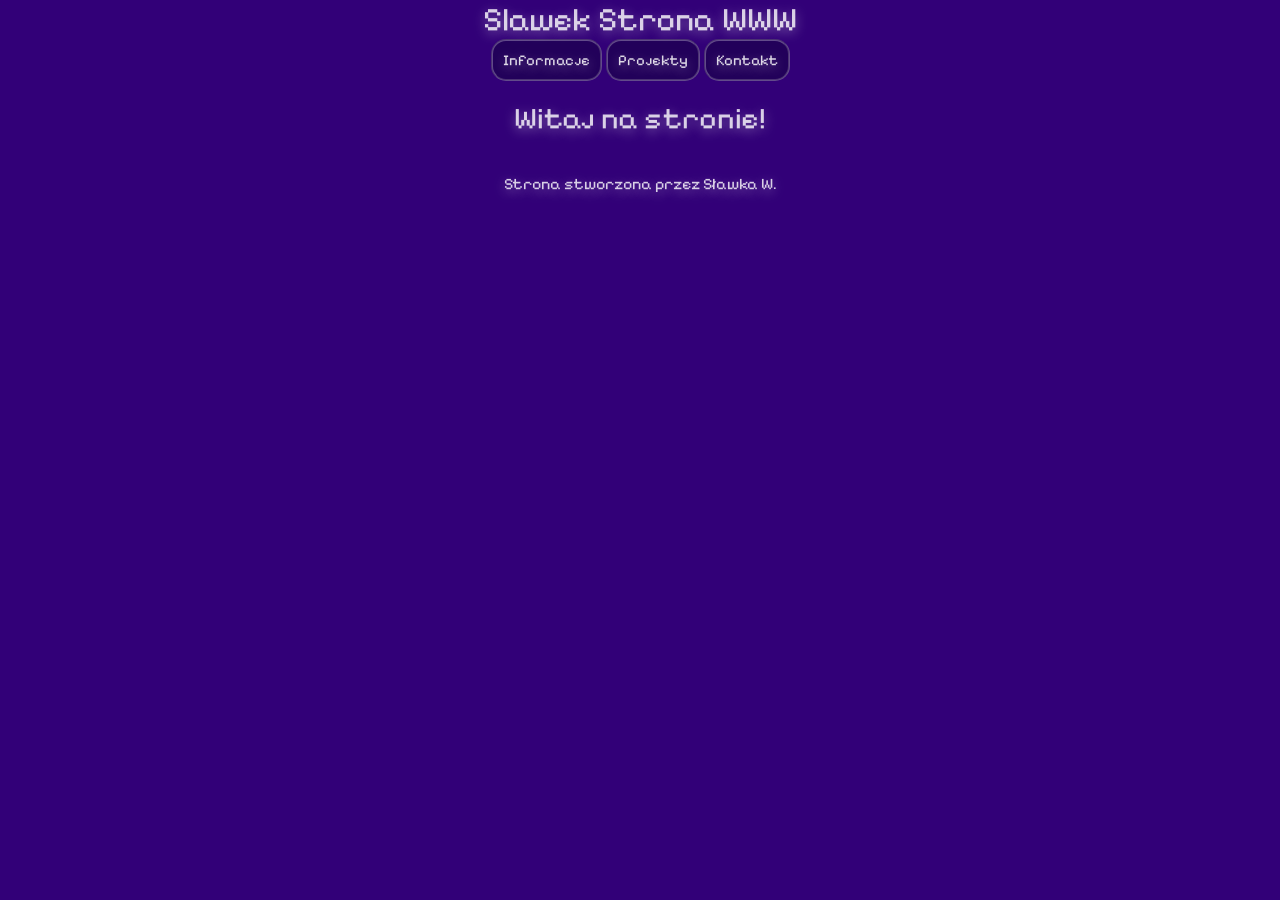
==== index.html @ 9559067d "Add files via upload" ====
<!DOCTYPE html>
<html lang="en">
<head>
    <link rel="stylesheet" href="style.css">
    <meta charset="UTF-8">
    <meta name="viewport" content="width=device-width, initial-scale=1.0">
    <link rel="preconnect" href="https://fonts.googleapis.com">
    <link rel="preconnect" href="https://fonts.gstatic.com" crossorigin>
    <link href="https://fonts.googleapis.com/css2?family=Pixelify+Sans:wght@400..700&display=swap" rel="stylesheet">
    <title>Slawek WWW</title>
</head>
<body>
    <div class="up">
        <h2>Slawek Strona WWW</h2>
        <a href="info.html"><button>Informacje</button></a>
        <a href="projekty.html"><button>Projekty</button></a>
        <a href="kontakt.html"><button>Kontakt</button></a>


    </div>
    <br>
    <h3>Witaj na stronie!</h3>
    <br><br>
    <footer style="text-align: center;">Strona stworzona przez Sławka W.</footer>
</body>
</html>
---- style.css ----
*{
    margin: 0px;
    font-family: 'Pixelify Sans', sans-serif;
    background-color: rgb(50, 0, 120);
    color: rgba(255, 255, 255, 0.804);
    text-shadow: 0px 3px 12px rgba(255, 255, 255, 0.4);
    font-weight: lighter;
}

.up {
    text-align: center;
    font-size: 22px;
}

button {
    padding: 10px;
    font-size: 15px;
    border-style: groove;
    border-color: rgba(255, 255, 255, 0.292);
    border-radius: 15px;
    color: rgba(255, 255, 255, 0.845);
    background-color: rgba(20, 0, 64, 0.521);
    font-weight: lighter;
}

button:hover{
    padding: 12px;
    box-shadow: 0px 4px 15px rgba(255, 255, 255, 0.4);
    transition: all ease 0.3s;
    cursor: pointer;
    background-color: rgba(193, 193, 193, 0.466);
}

h3 {
    text-align: center;
    font-size: 30px;
}

h2{
    text-align: center;
}

h4{
    text-align: center;
}

img:hover{
    border-style: groove;
    border-width: 2px;
    border-radius: 10px;
    transition: all ease 0.3s;
}
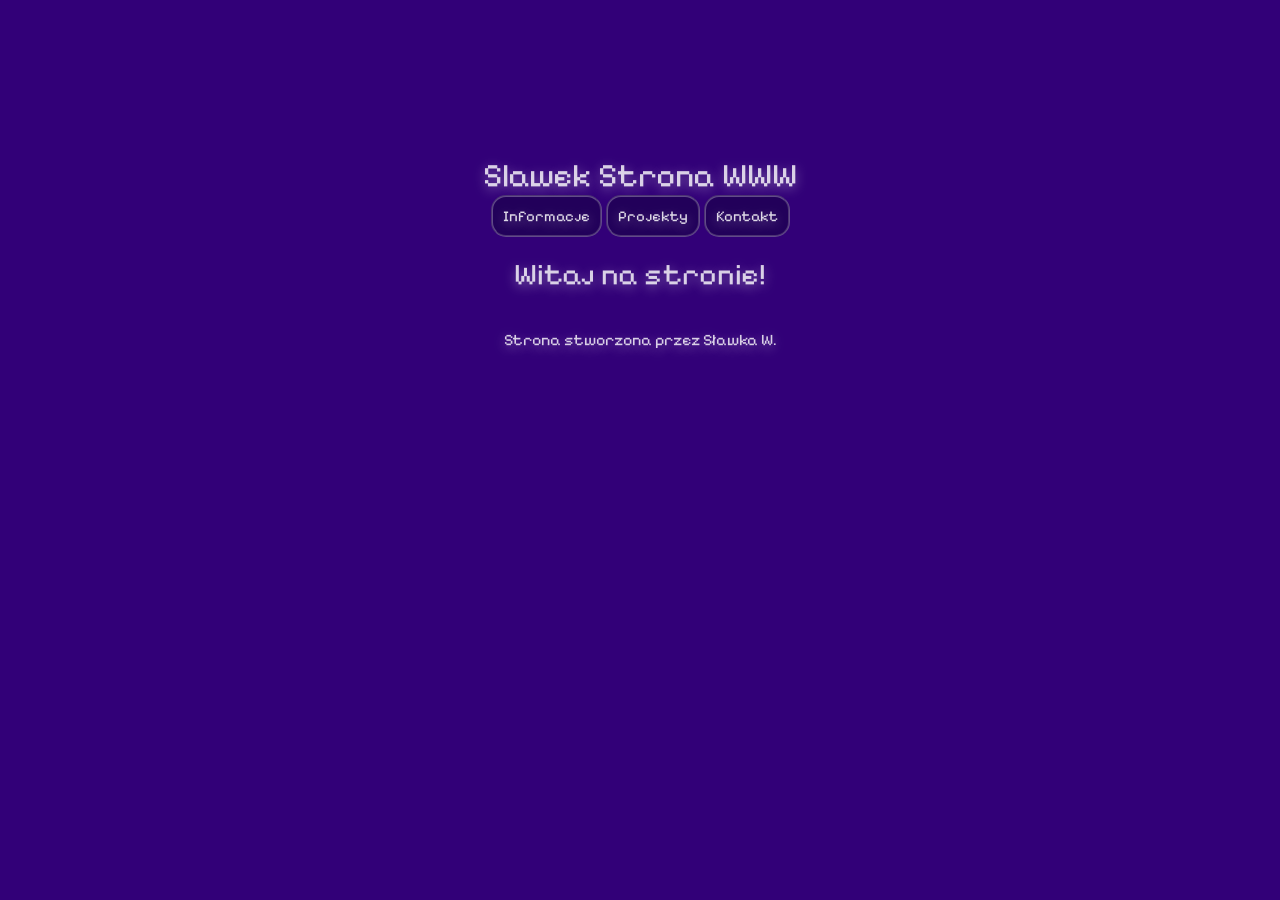
==== commit d3356116: "Fix HTML structure and add spacing" ====
--- a/index.html
+++ b/index.html
@@ -11,6 +11,7 @@
 </head>
 <body>
     <div class="up">
+        <br><br><br><br><br><br>
         <h2>Slawek Strona WWW</h2>
         <a href="info.html"><button>Informacje</button></a>
         <a href="projekty.html"><button>Projekty</button></a>
@@ -23,4 +24,4 @@
     <br><br>
     <footer style="text-align: center;">Strona stworzona przez Sławka W.</footer>
 </body>
-</html>+</html>
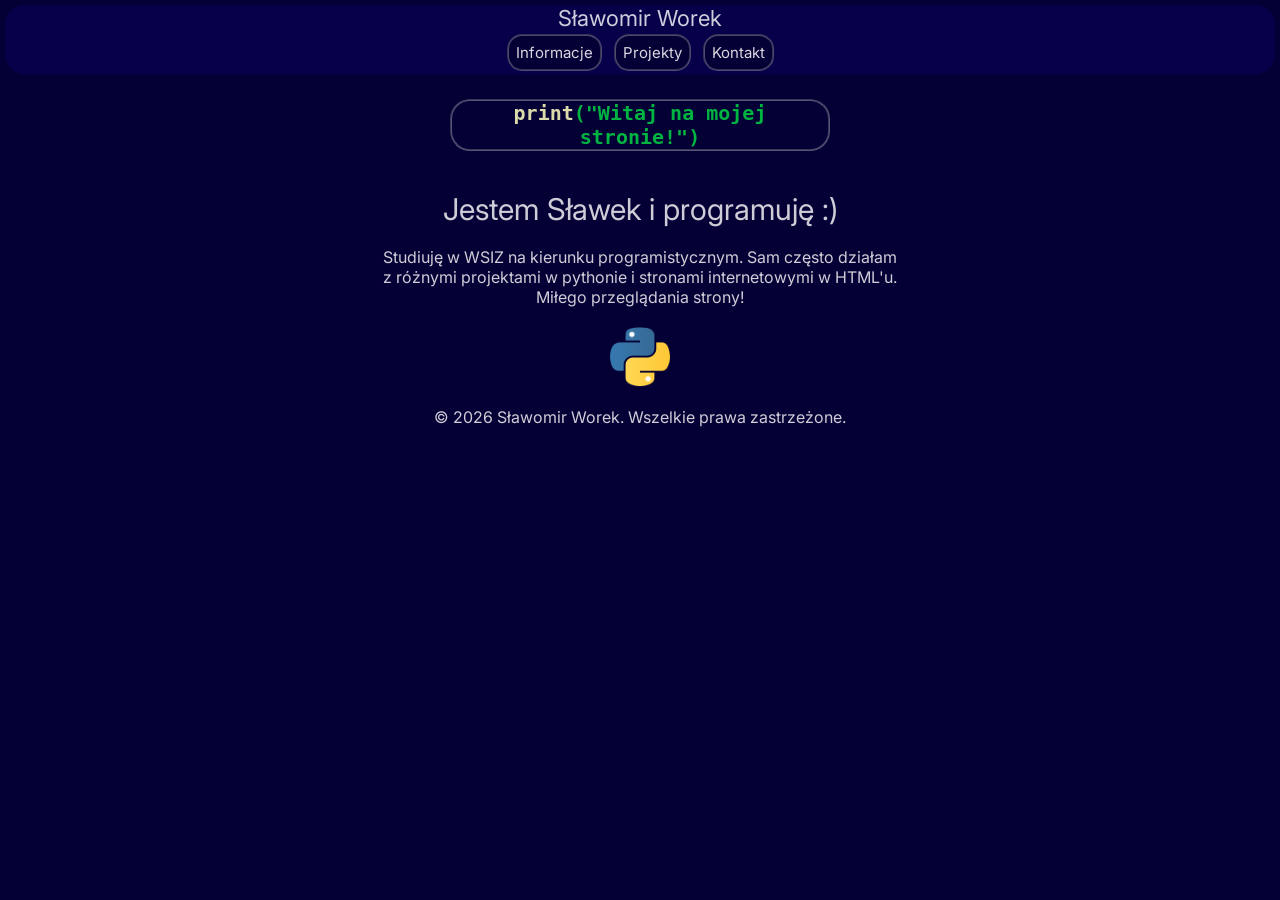
==== commit 3669d40c: "Add files via upload" ====
--- a/index.html
+++ b/index.html
@@ -1,27 +1,39 @@
 <!DOCTYPE html>
-<html lang="en">
+<html lang="pl">
 <head>
     <link rel="stylesheet" href="style.css">
     <meta charset="UTF-8">
     <meta name="viewport" content="width=device-width, initial-scale=1.0">
     <link rel="preconnect" href="https://fonts.googleapis.com">
     <link rel="preconnect" href="https://fonts.gstatic.com" crossorigin>
-    <link href="https://fonts.googleapis.com/css2?family=Pixelify+Sans:wght@400..700&display=swap" rel="stylesheet">
+    <link href="https://fonts.googleapis.com/css2?family=Inter:ital,opsz,wght@0,14..32,100..900;1,14..32,100..900&display=swap" rel="stylesheet">
     <title>Slawek WWW</title>
 </head>
 <body>
     <div class="up">
-        <br><br><br><br><br><br>
-        <h2>Slawek Strona WWW</h2>
+        Sławomir Worek
+        <br>
         <a href="info.html"><button>Informacje</button></a>
         <a href="projekty.html"><button>Projekty</button></a>
         <a href="kontakt.html"><button>Kontakt</button></a>
-
+        
 
     </div>
     <br>
-    <h3>Witaj na stronie!</h3>
-    <br><br>
-    <footer style="text-align: center;">Strona stworzona przez Sławka W.</footer>
+    <div class="kod">
+        <span class="py-builtin">print</span><span class="py-string">("Witaj na mojej stronie!")</span>
+    </div>
+    <br>
+    <br>
+    <h3>Jestem Sławek i programuję :)</h3>
+    <br>
+    <h4 style="font-weight: lighter;">Studiuję w WSIZ na kierunku programistycznym. Sam często działam<br>
+        z różnymi projektami w pythonie i stronami internetowymi w HTML'u.<br>
+        Miłego przeglądania strony!
+    </h4>
+    <br>
+    <img src="ikona.webp" alt="logo python">
+    <br>
+    <footer style="text-align: center;font-weight: lighter;">&copy; 2026 Sławomir Worek. Wszelkie prawa zastrzeżone.</footer>
 </body>
-</html>
+</html>
--- a/style.css
+++ b/style.css
@@ -1,32 +1,38 @@
 *{
     margin: 0px;
-    font-family: 'Pixelify Sans', sans-serif;
-    background-color: rgb(50, 0, 120);
+    font-family: Inter;
+    background-color: rgb(4, 0, 53);
     color: rgba(255, 255, 255, 0.804);
-    text-shadow: 0px 3px 12px rgba(255, 255, 255, 0.4);
+    font-weight: bold;
+}
+
+.up {
+    margin: 5px;
+    text-align: center;
+    font-size: 22px;
+    background-color: rgba(18, 0, 158, 0.199);
+    border-radius: 20px;
     font-weight: lighter;
 }
 
-.up {
-    text-align: center;
-    font-size: 22px;
-}
-
 button {
-    padding: 10px;
+    margin: 3px;
+    padding: 7px;
     font-size: 15px;
     border-style: groove;
     border-color: rgba(255, 255, 255, 0.292);
     border-radius: 15px;
     color: rgba(255, 255, 255, 0.845);
-    background-color: rgba(20, 0, 64, 0.521);
     font-weight: lighter;
+    transition: all ease 0.3s;
+}
+
+a{
+    background-color: rgba(255, 255, 255, 0);
 }
 
 button:hover{
-    padding: 12px;
     box-shadow: 0px 4px 15px rgba(255, 255, 255, 0.4);
-    transition: all ease 0.3s;
     cursor: pointer;
     background-color: rgba(193, 193, 193, 0.466);
 }
@@ -34,6 +40,7 @@
 h3 {
     text-align: center;
     font-size: 30px;
+    font-weight: lighter;
 }
 
 h2{
@@ -44,9 +51,33 @@
     text-align: center;
 }
 
+img{
+    width: 60px;
+    display: block;
+    margin: 0 auto;
+    transition: all 0.4s ease;
+    background-color: rgba(240, 248, 255, 0);
+}
+
 img:hover{
+    width: 70px;
+    transform: rotate(360deg);
+}
+
+.py-builtin { color: #dcdcaa;}
+.py-string  { color: #00b442;}
+
+span {
+    font-family: monospace;
+    font-size: 20px;
+}
+
+.kod {
+    margin-left: 450px;
+    margin-right: 450px;
+    text-align: center;
     border-style: groove;
+    border-radius: 20px; 
     border-width: 2px;
-    border-radius: 10px;
-    transition: all ease 0.3s;
+    border-color: rgba(243, 243, 247, 0.345);
 }
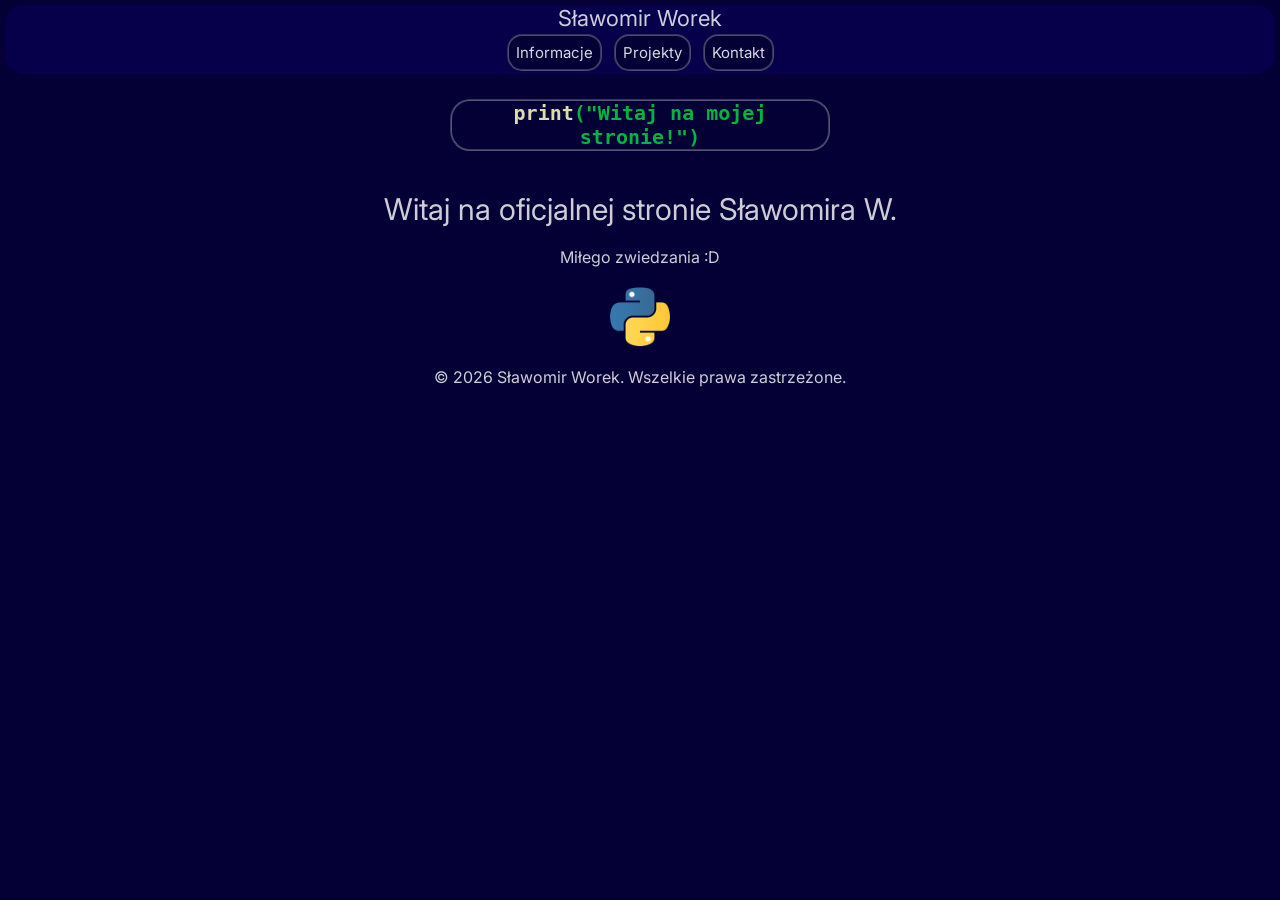
==== commit 22e7ae83: "Add files via upload" ====
--- a/index.html
+++ b/index.html
@@ -25,11 +25,9 @@
     </div>
     <br>
     <br>
-    <h3>Jestem Sławek i programuję :)</h3>
+    <h3>Witaj na oficjalnej stronie Sławomira W.</h3>
     <br>
-    <h4 style="font-weight: lighter;">Studiuję w WSIZ na kierunku programistycznym. Sam często działam<br>
-        z różnymi projektami w pythonie i stronami internetowymi w HTML'u.<br>
-        Miłego przeglądania strony!
+    <h4 style="font-weight: lighter;">Miłego zwiedzania :D
     </h4>
     <br>
     <img src="ikona.webp" alt="logo python">
--- a/style.css
+++ b/style.css
@@ -29,6 +29,16 @@
 
 a{
     background-color: rgba(255, 255, 255, 0);
+    text-decoration: none;
+}
+
+a:hover{
+    color:blue;
+    font-size: 20px;
+}
+
+.social {
+    text-align: center;
 }
 
 button:hover{
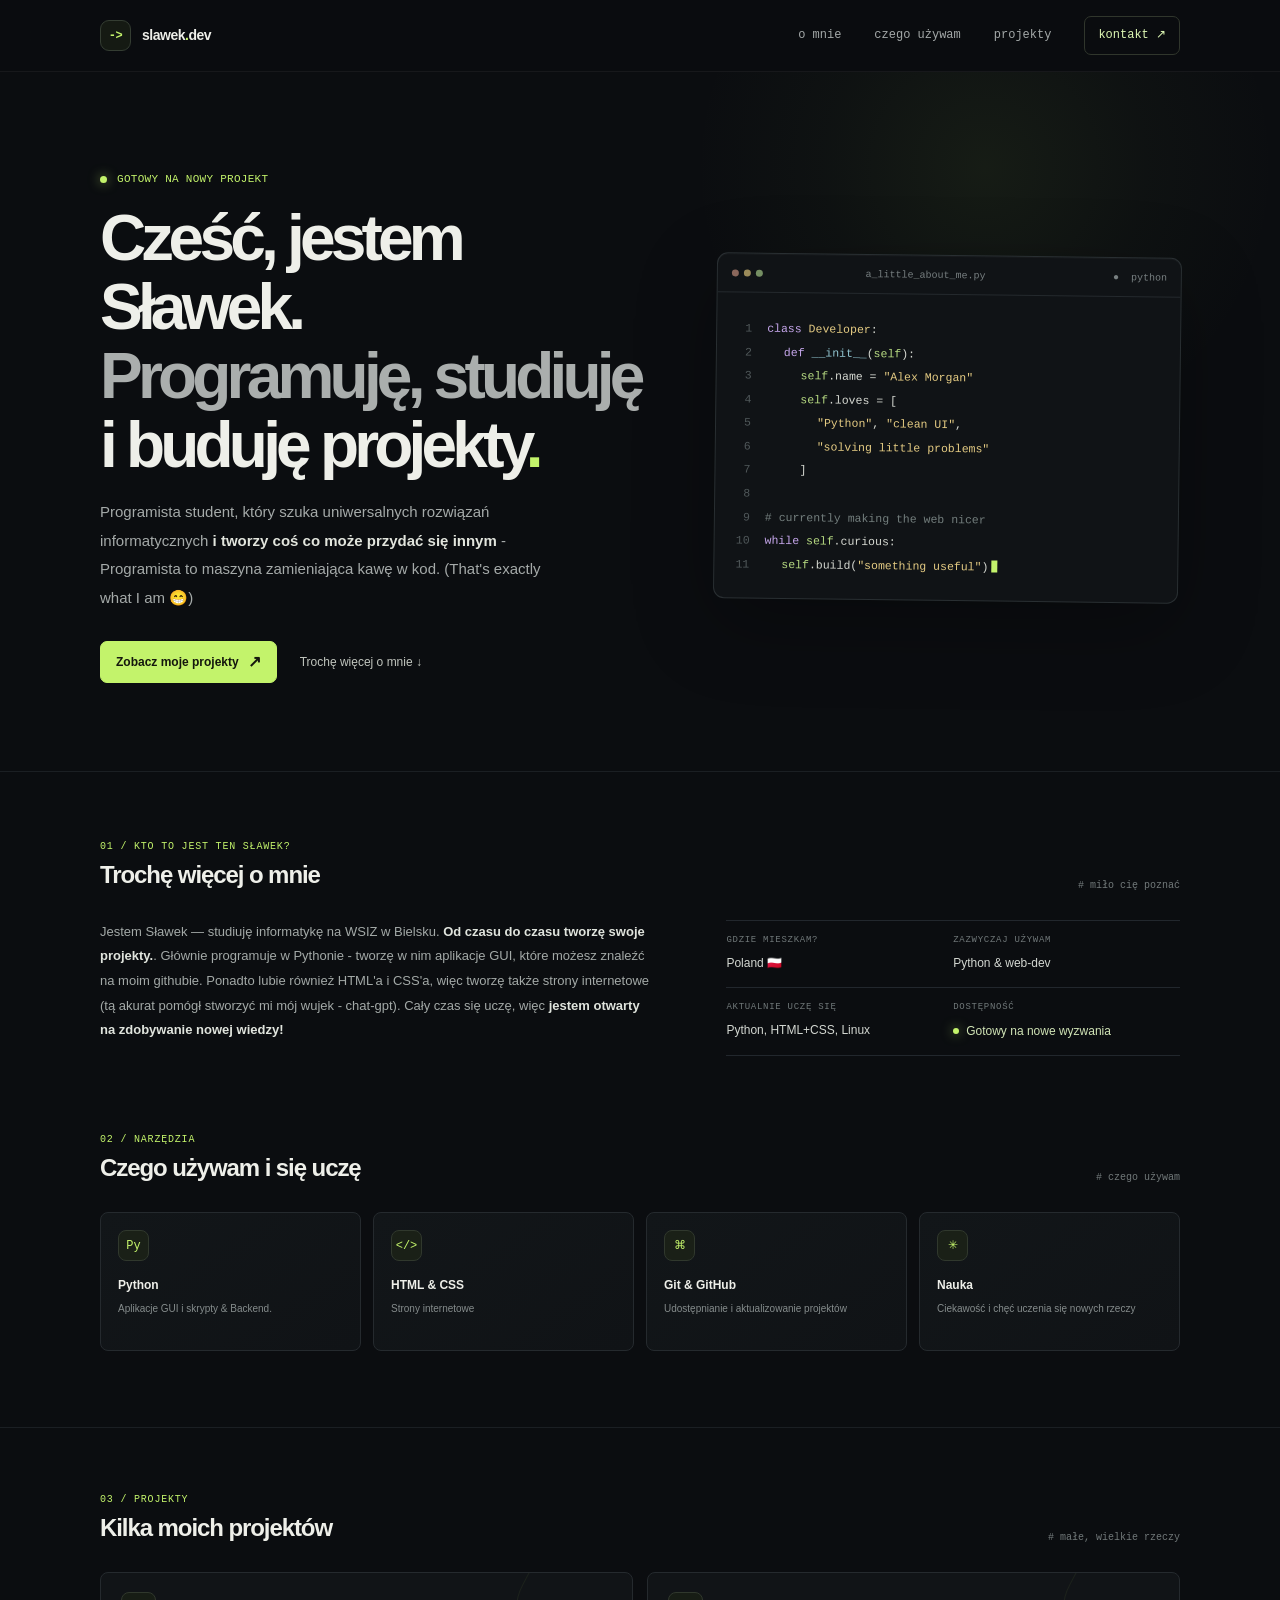
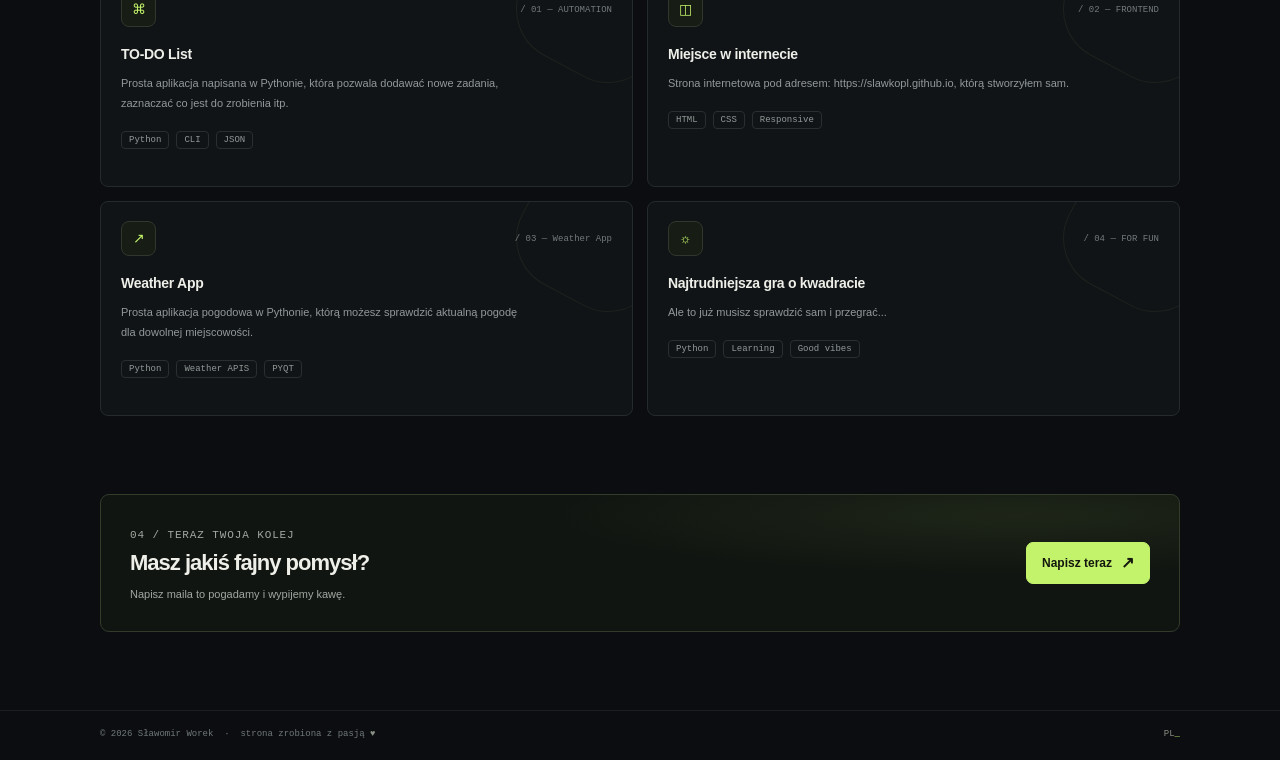
==== commit f0837c95: "Add files via upload" ====
--- a/index.html
+++ b/index.html
@@ -1,37 +1,337 @@
-<!DOCTYPE html>
-<html lang="pl">
-<head>
-    <link rel="stylesheet" href="style.css">
-    <meta charset="UTF-8">
-    <meta name="viewport" content="width=device-width, initial-scale=1.0">
-    <link rel="preconnect" href="https://fonts.googleapis.com">
-    <link rel="preconnect" href="https://fonts.gstatic.com" crossorigin>
-    <link href="https://fonts.googleapis.com/css2?family=Inter:ital,opsz,wght@0,14..32,100..900;1,14..32,100..900&display=swap" rel="stylesheet">
-    <title>Slawek WWW</title>
-</head>
-<body>
-    <div class="up">
-        Sławomir Worek
-        <br>
-        <a href="info.html"><button>Informacje</button></a>
-        <a href="projekty.html"><button>Projekty</button></a>
-        <a href="kontakt.html"><button>Kontakt</button></a>
-        
-
-    </div>
-    <br>
-    <div class="kod">
-        <span class="py-builtin">print</span><span class="py-string">("Witaj na mojej stronie!")</span>
-    </div>
-    <br>
-    <br>
-    <h3>Witaj na oficjalnej stronie Sławomira W.</h3>
-    <br>
-    <h4 style="font-weight: lighter;">Miłego zwiedzania :D
-    </h4>
-    <br>
-    <img src="ikona.webp" alt="logo python">
-    <br>
-    <footer style="text-align: center;font-weight: lighter;">&copy; 2026 Sławomir Worek. Wszelkie prawa zastrzeżone.</footer>
-</body>
-</html>+<!doctype html>
+<html lang="en">
+<head>
+  <meta charset="utf-8">
+  <meta name="viewport" content="width=device-width, initial-scale=1">
+  <meta name="theme-color" content="#0b0d10">
+  <meta name="description" content="A little corner of the internet for a developer who loves Python, thoughtful design and making the web a little better.">
+  <title>Sławomir Worek - student and programmer</title>
+  <style>
+    :root {
+      color-scheme: dark;
+      --bg: #0b0d10;
+      --surface: #101317;
+      --surface-raised: #14181d;
+      --line: #22272d;
+      --text: #eeefe9;
+      --muted: #92989b;
+      --green: #c3f36b;
+      --green-soft: #ddf7b4;
+      --mono: "SFMono-Regular", Consolas, "Liberation Mono", monospace;
+      --sans: Inter, ui-sans-serif, -apple-system, BlinkMacSystemFont, "Segoe UI", sans-serif;
+      --max-width: 1080px;
+    }
+
+    *, *::before, *::after { box-sizing: border-box; }
+    html { scroll-behavior: smooth; scroll-padding-top: 88px; }
+    body {
+      margin: 0;
+      background: var(--bg);
+      color: var(--text);
+      font-family: var(--sans);
+      font-size: 15px;
+      line-height: 1.7;
+      -webkit-font-smoothing: antialiased;
+    }
+    a { color: inherit; text-decoration: none; }
+    a:focus-visible { outline: 2px solid var(--green); outline-offset: 5px; }
+    .shell { width: min(var(--max-width), calc(100% - 64px)); margin-inline: auto; }
+    .mono { font-family: var(--mono); }
+
+    .topbar {
+      position: sticky;
+      top: 0;
+      z-index: 10;
+      height: 72px;
+      border-bottom: 1px solid rgb(255 255 255 / 5%);
+      background: rgb(11 13 16 / 85%);
+      backdrop-filter: blur(18px);
+    }
+    .nav { display: flex; height: 100%; align-items: center; justify-content: space-between; }
+    .brand { display: inline-flex; align-items: center; gap: 11px; font-size: 14px; font-weight: 650; letter-spacing: -.035em; }
+    .brand-mark { display: grid; width: 31px; height: 31px; place-items: center; border: 1px solid #343d32; border-radius: 9px; background: #151a13; color: var(--green); font: 600 12px var(--mono); }
+    .nav-links { display: flex; align-items: center; gap: 33px; color: #a3a8a8; font-size: 12px; }
+    .nav-links a { transition: color .2s ease; }
+    .nav-links a:hover { color: var(--green); }
+    .nav-links .contact-link { padding: 8px 13px; border: 1px solid #30362c; border-radius: 7px; color: var(--green-soft); }
+    .nav-links .contact-link:hover { border-color: var(--green); color: var(--green); }
+
+    .hero { position: relative; overflow: hidden; padding: 91px 0 78px; }
+    .hero::before {
+      position: absolute;
+      top: -200px;
+      right: calc((100% - min(var(--max-width), calc(100% - 64px))) / 2 - 100px);
+      width: 590px;
+      height: 590px;
+      border-radius: 50%;
+      background: radial-gradient(circle, rgb(153 204 82 / 8%) 0, rgb(126 170 77 / 3%) 39%, transparent 70%);
+      content: "";
+      pointer-events: none;
+    }
+    .hero-grid { position: relative; display: grid; grid-template-columns: 1fr .86fr; align-items: center; gap: 74px; }
+    .eyebrow { display: flex; align-items: center; gap: 10px; color: var(--green); font: 11px var(--mono); letter-spacing: .025em; }
+    .status-dot { position: relative; width: 7px; height: 7px; border-radius: 50%; background: var(--green); box-shadow: 0 0 12px rgb(195 243 107 / 65%); }
+    h1 { margin: 19px 0 18px; font-size: clamp(43px, 5.4vw, 64px); font-weight: 610; letter-spacing: -.075em; line-height: 1.08; }
+    h1 .soft { color: #aaaead; }
+    .hero-copy { max-width: 470px; margin: 0; color: #a5aaa9; font-size: 15px; line-height: 1.9; }
+    .hero-copy strong { color: #e2e5dd; font-weight: 550; }
+    .hero-actions { display: flex; align-items: center; gap: 23px; margin-top: 29px; }
+    .button { display: inline-flex; align-items: center; justify-content: center; gap: 9px; min-height: 42px; padding: 0 15px; border: 1px solid var(--green); border-radius: 7px; background: var(--green); color: #14170d; font-size: 12px; font-weight: 650; transition: transform .2s, background .2s; }
+    .button:hover { transform: translateY(-2px); background: #d4fa8f; }
+    .text-link { color: #c1c5be; font-size: 12px; transition: color .2s; }
+    .text-link:hover { color: var(--green); }
+    .arrow { font-size: 16px; line-height: 1; }
+
+    .code-window { overflow: hidden; border: 1px solid #292f32; border-radius: 11px; background: #101316; box-shadow: 0 25px 80px rgb(0 0 0 / 27%), 0 1px 0 rgb(255 255 255 / 3%) inset; transform: rotate(.7deg); }
+    .window-bar { display: flex; height: 39px; align-items: center; justify-content: space-between; padding: 0 14px; border-bottom: 1px solid #24292d; color: #777f80; font: 10px var(--mono); }
+    .window-dots { display: flex; gap: 5px; }
+    .window-dots span { width: 7px; height: 7px; border-radius: 50%; background: #4b514e; }
+    .window-dots span:first-child { background: #8a675b; }
+    .window-dots span:nth-child(2) { background: #9a8a59; }
+    .window-dots span:nth-child(3) { background: #758f63; }
+    .window-title { padding-right: 25px; }
+    .code-content { padding: 24px 21px 22px; font: 11.5px/2.05 var(--mono); white-space: nowrap; }
+    .code-line { display: flex; min-height: 23px; }
+    .line-no { width: 29px; padding-right: 15px; color: #50585a; text-align: right; user-select: none; }
+    .code { color: #d6d9d2; }
+    .indent { padding-left: 17px; }
+    .c-purple { color: #c6a7ec; }
+    .c-green { color: #b8dc83; }
+    .c-yellow { color: #e4cb83; }
+    .c-blue { color: #91c5d0; }
+    .c-muted { color: #737e7d; }
+    .cursor { display: inline-block; width: 6px; height: 12px; margin-left: 3px; background: var(--green); vertical-align: -2px; animation: blink 1.1s steps(2, start) infinite; }
+    @keyframes blink { to { visibility: hidden; } }
+
+    .section { padding: 69px 0 76px; border-top: 1px solid #1b1f23; }
+    .section-heading { display: flex; align-items: flex-end; justify-content: space-between; gap: 20px; margin-bottom: 29px; }
+    .section-label { margin: 0 0 7px; color: var(--green); font: 10px var(--mono); letter-spacing: .08em; text-transform: uppercase; }
+    h2 { margin: 0; font-size: 24px; font-weight: 560; letter-spacing: -.045em; line-height: 1.3; }
+    .heading-note { color: #72797a; font: 10px var(--mono); }
+    .about-grid { display: grid; grid-template-columns: 1.1fr .9fr; gap: 72px; }
+    .about-copy p { margin: 0 0 15px; color: #a3a9a7; font-size: 13px; line-height: 1.9; }
+    .about-copy p:last-child { margin-bottom: 0; }
+    .about-copy strong { color: #e0e4dd; font-weight: 550; }
+    .facts { display: grid; grid-template-columns: 1fr 1fr; align-content: start; border-top: 1px solid var(--line); }
+    .fact { padding: 14px 10px 13px 0; border-bottom: 1px solid var(--line); }
+    .fact-name { display: block; margin-bottom: 4px; color: #707879; font: 9px var(--mono); text-transform: uppercase; letter-spacing: .08em; }
+    .fact-value { color: #d4d8d2; font-size: 12px; }
+    .fact-value.available { display: inline-flex; align-items: center; gap: 7px; color: #d1e4b6; }
+    .fact-value .status-dot { width: 6px; height: 6px; }
+
+    .skills-section { padding-top: 0; border-top: 0; }
+    .skills-grid { display: grid; grid-template-columns: repeat(4, 1fr); gap: 12px; }
+    .skill-card { min-height: 139px; padding: 17px 17px 14px; border: 1px solid #252a2e; border-radius: 8px; background: linear-gradient(145deg, #121619, #101316); transition: border-color .2s, transform .2s; }
+    .skill-card:hover { transform: translateY(-3px); border-color: #49553b; }
+    .skill-icon { display: grid; width: 31px; height: 31px; margin-bottom: 14px; place-items: center; border: 1px solid #30382d; border-radius: 8px; background: #1a2017; color: var(--green); font: 12px var(--mono); }
+    .skill-card h3 { margin: 0 0 5px; font-size: 12px; font-weight: 550; }
+    .skill-card p { margin: 0; color: #858c8c; font-size: 10px; line-height: 1.65; }
+
+    .projects-section { padding-top: 66px; }
+    .projects-grid { display: grid; grid-template-columns: repeat(2, 1fr); gap: 14px; }
+    .project-card { position: relative; min-height: 215px; padding: 19px 20px 16px; overflow: hidden; border: 1px solid #252a2e; border-radius: 8px; background: #111417; transition: border-color .2s, transform .2s; }
+    .project-card:hover { transform: translateY(-3px); border-color: #46513a; }
+    .project-card::after { position: absolute; top: -48px; right: -42px; width: 150px; height: 150px; border: 1px solid rgb(195 243 107 / 6%); border-radius: 35%; transform: rotate(28deg); content: ""; }
+    .project-top { display: flex; align-items: center; justify-content: space-between; margin-bottom: 16px; }
+    .project-symbol { display: grid; width: 35px; height: 35px; place-items: center; border: 1px solid #30382d; border-radius: 8px; background: #171d15; color: var(--green); font: 14px var(--mono); }
+    .project-type { color: #727a79; font: 9px var(--mono); }
+    .project-card h3 { margin: 0 0 7px; font-size: 14px; font-weight: 560; letter-spacing: -.02em; }
+    .project-card > p { max-width: 410px; margin: 0; color: #929999; font-size: 11px; line-height: 1.8; }
+    .tags { display: flex; flex-wrap: wrap; gap: 7px; margin-top: 17px; }
+    .tag { padding: 3px 7px; border: 1px solid #292e31; border-radius: 4px; color: #929a98; font: 9px var(--mono); }
+
+    .contact { padding: 2px 0 78px; }
+    .contact-card { display: flex; align-items: center; justify-content: space-between; gap: 24px; padding: 27px 29px; border: 1px solid #333b2b; border-radius: 9px; background: radial-gradient(ellipse at 85% 15%, rgb(157 198 88 / 9%), transparent 36%), #111511; }
+    .contact-card .section-label { margin-bottom: 8px; }
+    .contact-card h2 { font-size: 22px; }
+    .contact-card p { margin: 7px 0 0; color: #a1a7a1; font-size: 11px; }
+    .contact-email { flex: 0 0 auto; }
+
+    footer { padding: 18px 0 21px; border-top: 1px solid #1b1f23; }
+    .footer-inner { display: flex; align-items: center; justify-content: space-between; gap: 16px; color: #72797a; font: 9px var(--mono); }
+    .footer-inner span:last-child { color: #899085; }
+    .footer-inner .heart { color: #cf8c79; }
+
+    @media (min-width: 1200px) { .hero { padding-top: 101px; padding-bottom: 88px; } }
+    @media (max-width: 800px) {
+      .shell { width: min(var(--max-width), calc(100% - 42px)); }
+      .hero { padding: 72px 0 60px; }
+      .hero-grid { grid-template-columns: 1fr .92fr; gap: 30px; }
+      h1 { font-size: clamp(41px, 7vw, 56px); }
+      .code-content { padding-inline: 12px; font-size: 10px; }
+      .line-no { width: 25px; padding-right: 12px; }
+      .about-grid { gap: 38px; }
+      .skills-grid { grid-template-columns: repeat(2, 1fr); }
+    }
+    @media (max-width: 580px) {
+      .shell { width: calc(100% - 36px); }
+      .topbar { height: 62px; }
+      .nav-links { gap: 15px; font-size: 10px; }
+      .nav-links .optional { display: none; }
+      .nav-links .contact-link { padding: 6px 9px; }
+      .hero { padding: 59px 0 48px; }
+      .hero-grid { grid-template-columns: 1fr; gap: 35px; }
+      .hero-copy { max-width: 420px; font-size: 14px; }
+      .hero-actions { margin-top: 23px; }
+      .code-window { max-width: 420px; transform: none; }
+      .code-content { padding: 16px 16px 17px; font-size: 10.5px; }
+      .section { padding: 51px 0 55px; }
+      .section-heading { align-items: flex-start; margin-bottom: 22px; }
+      h2 { font-size: 22px; }
+      .heading-note { display: none; }
+      .about-grid { grid-template-columns: 1fr; gap: 22px; }
+      .about-copy p { font-size: 12px; }
+      .skills-section { padding-top: 0; padding-bottom: 45px; }
+      .skills-grid { gap: 9px; }
+      .skill-card { min-height: 132px; padding: 14px 12px; }
+      .skill-icon { margin-bottom: 11px; }
+      .projects-section { padding-top: 46px; }
+      .projects-grid { grid-template-columns: 1fr; gap: 10px; }
+      .project-card { min-height: auto; padding: 17px; }
+      .contact { padding: 0 0 52px; }
+      .contact-card { align-items: flex-start; flex-direction: column; padding: 21px; }
+      .footer-inner { font-size: 8px; }
+    }
+    @media (prefers-reduced-motion: reduce) {
+      *, *::before, *::after { scroll-behavior: auto !important; animation-duration: .01ms !important; animation-iteration-count: 1 !important; transition-duration: .01ms !important; }
+    }
+  </style>
+</head>
+<body>
+  <header class="topbar">
+    <nav class="nav shell" aria-label="Main navigation">
+      <a class="brand" href="#home" aria-label="Alex Morgan, home">
+        <span class="brand-mark">-></span>
+        <span>slawek<span style="color:var(--green)">.</span>dev</span>
+      </a>
+      <div class="nav-links mono">
+        <a href="#about">o mnie</a>
+        <a class="optional" href="#skills">czego używam</a>
+        <a class="optional" href="#projects">projekty</a>
+        <a class="contact-link" href="#contact">kontakt <span aria-hidden="true">↗</span></a>
+      </div>
+    </nav>
+  </header>
+
+  <main>
+    <section class="hero" id="home">
+      <div class="hero-grid shell">
+        <div class="hero-text">
+          <div class="eyebrow"><span class="status-dot"></span> GOTOWY NA NOWY PROJEKT</div>
+          <h1>Cześć, jestem Sławek.<br><span class="soft">Programuję, studiuję</span><br>i buduję projekty<span style="color:var(--green)">.</span></h1>
+          <p class="hero-copy">Programista student, który szuka uniwersalnych rozwiązań informatycznych <strong>i tworzy coś co może przydać się innym</strong> - Programista to maszyna zamieniająca kawę w kod. (That's exactly what I am 😁)</p>
+          <div class="hero-actions">
+            <a class="button" href="#projects">Zobacz moje projekty <span class="arrow" aria-hidden="true">↗</span></a>
+            <a class="text-link" href="#about">Trochę więcej o mnie <span aria-hidden="true">↓</span></a>
+          </div>
+        </div>
+
+        <div class="code-window" aria-label="A sample Python code editor window">
+          <div class="window-bar">
+            <div class="window-dots" aria-hidden="true"><span></span><span></span><span></span></div>
+            <span class="window-title">a_little_about_me.py</span>
+            <span>●&nbsp; python</span>
+          </div>
+          <div class="code-content" aria-hidden="true">
+            <div class="code-line"><span class="line-no">1</span><span class="code"><span class="c-purple">class</span> <span class="c-yellow">Developer</span>:</span></div>
+            <div class="code-line"><span class="line-no">2</span><span class="code indent"><span class="c-purple">def</span> <span class="c-blue">__init__</span>(<span class="c-green">self</span>):</span></div>
+            <div class="code-line"><span class="line-no">3</span><span class="code indent" style="padding-left:34px"><span class="c-green">self</span>.name = <span class="c-yellow">"Alex Morgan"</span></span></div>
+            <div class="code-line"><span class="line-no">4</span><span class="code indent" style="padding-left:34px"><span class="c-green">self</span>.loves = [</span></div>
+            <div class="code-line"><span class="line-no">5</span><span class="code indent" style="padding-left:51px"><span class="c-yellow">"Python"</span>, <span class="c-yellow">"clean UI"</span>,</span></div>
+            <div class="code-line"><span class="line-no">6</span><span class="code indent" style="padding-left:51px"><span class="c-yellow">"solving little problems"</span></span></div>
+            <div class="code-line"><span class="line-no">7</span><span class="code indent" style="padding-left:34px">]</span></div>
+            <div class="code-line"><span class="line-no">8</span><span class="code">&nbsp;</span></div>
+            <div class="code-line"><span class="line-no">9</span><span class="code"><span class="c-muted"># currently making the web nicer</span></span></div>
+            <div class="code-line"><span class="line-no">10</span><span class="code"><span class="c-purple">while</span> <span class="c-green">self</span>.curious:</span></div>
+            <div class="code-line"><span class="line-no">11</span><span class="code indent"><span class="c-green">self</span>.build(<span class="c-yellow">"something useful"</span>)<span class="cursor"></span></span></div>
+          </div>
+        </div>
+      </div>
+    </section>
+
+    <section class="section" id="about">
+      <div class="shell">
+        <div class="section-heading">
+          <div><p class="section-label">01 / KTO TO JEST TEN SŁAWEK?</p><h2>Trochę więcej o mnie</h2></div>
+          <span class="heading-note"># miło cię poznać</span>
+        </div>
+        <div class="about-grid">
+          <div class="about-copy">
+            <p>Jestem Sławek — studiuję informatykę na WSIZ w Bielsku. <strong>Od czasu do czasu tworzę swoje projekty.</strong>. Głównie programuje w Pythonie - tworzę w nim aplikacje GUI, które możesz znaleźć na moim githubie. Ponadto lubie również HTML'a i CSS'a, więc tworzę także strony internetowe (tą akurat pomógł stworzyć mi mój wujek - chat-gpt). Cały czas się uczę, więc <strong>jestem otwarty na zdobywanie nowej wiedzy!</strong></p>
+            <p></p>
+          </div>
+          <div class="facts" aria-label="A few quick facts">
+            <div class="fact"><span class="fact-name">Gdzie mieszkam?</span><span class="fact-value">Poland 🇵🇱</span></div>
+            <div class="fact"><span class="fact-name">Zazwyczaj używam</span><span class="fact-value">Python &amp; web-dev</span></div>
+            <div class="fact"><span class="fact-name">Aktualnie uczę się</span><span class="fact-value">Python, HTML+CSS, Linux</span></div>
+            <div class="fact"><span class="fact-name">Dostępność</span><span class="fact-value available"><span class="status-dot"></span>Gotowy na nowe wyzwania</span></div>
+          </div>
+        </div>
+      </div>
+    </section>
+
+    <section class="section skills-section" id="skills">
+      <div class="shell">
+        <div class="section-heading">
+          <div><p class="section-label">02 / NARZĘDZIA</p><h2>Czego używam i się uczę</h2></div>
+          <span class="heading-note"># czego używam</span>
+        </div>
+        <div class="skills-grid">
+          <article class="skill-card"><span class="skill-icon">Py</span><h3>Python</h3><p>Aplikacje GUI i skrypty &amp; Backend.</p></article>
+          <article class="skill-card"><span class="skill-icon">&lt;/&gt;</span><h3>HTML &amp; CSS</h3><p>Strony internetowe</p></article>
+          <article class="skill-card"><span class="skill-icon">⌘</span><h3>Git &amp; GitHub</h3><p>Udostępnianie i aktualizowanie projektów</p></article>
+          <article class="skill-card"><span class="skill-icon">✳</span><h3>Nauka</h3><p>Ciekawość i chęć uczenia się nowych rzeczy</p></article>
+        </div>
+      </div>
+    </section>
+
+    <section class="section projects-section" id="projects">
+      <div class="shell">
+        <div class="section-heading">
+          <div><p class="section-label">03 / PROJEKTY</p><h2>Kilka moich projektów</h2></div>
+          <span class="heading-note"># małe, wielkie rzeczy</span>
+        </div>
+        <div class="projects-grid">
+          <article class="project-card">
+            <div class="project-top"><span class="project-symbol">⌘</span><span class="project-type">/ 01 — AUTOMATION</span></div>
+            <h3>TO-DO List</h3>
+            <p>Prosta aplikacja napisana w Pythonie, która pozwala dodawać nowe zadania, zaznaczać co jest do zrobienia itp.</p>
+            <div class="tags"><span class="tag">Python</span><span class="tag">CLI</span><span class="tag">JSON</span></div>
+          </article>
+          <article class="project-card">
+            <div class="project-top"><span class="project-symbol">◫</span><span class="project-type">/ 02 — FRONTEND</span></div>
+            <h3>Miejsce w internecie</h3>
+            <p>Strona internetowa pod adresem: https://slawkopl.github.io, którą stworzyłem sam.</p>
+            <div class="tags"><span class="tag">HTML</span><span class="tag">CSS</span><span class="tag">Responsive</span></div>
+          </article>
+          <article class="project-card">
+            <div class="project-top"><span class="project-symbol">↗</span><span class="project-type">/ 03 — Weather App</span></div>
+            <h3>Weather App</h3>
+            <p>Prosta aplikacja pogodowa w Pythonie, którą możesz sprawdzić aktualną pogodę dla dowolnej miejscowości.</p>
+            <div class="tags"><span class="tag">Python</span><span class="tag">Weather APIS</span><span class="tag">PYQT</span></div>
+          </article>
+          <article class="project-card">
+            <div class="project-top"><span class="project-symbol">☼</span><span class="project-type">/ 04 — FOR FUN</span></div>
+            <h3>Najtrudniejsza gra o kwadracie</h3>
+            <p>Ale to już musisz sprawdzić sam i przegrać...</p>
+            <div class="tags"><span class="tag">Python</span><span class="tag">Learning</span><span class="tag">Good vibes</span></div>
+          </article>
+        </div>
+      </div>
+    </section>
+
+    <section class="contact" id="contact">
+      <div class="shell">
+        <div class="contact-card">
+          <div><p class="section-label">04 / TERAZ TWOJA KOLEJ</p><h2>Masz jakiś fajny pomysł?</h2><p>Napisz maila to pogadamy i wypijemy kawę.</p></div>
+          <a class="button contact-email" href="mailto:hello@example.com">Napisz teraz <span class="arrow" aria-hidden="true">↗</span></a>
+        </div>
+      </div>
+    </section>
+  </main>
+
+  <footer>
+    <div class="footer-inner shell"><span>© 2026 Sławomir Worek &nbsp;·&nbsp; strona zrobiona z pasją <span class="heart">♥</span> </span><span>PL<span style="color:var(--green)">_</span></span></div>
+  </footer>
+</body>
+</html>
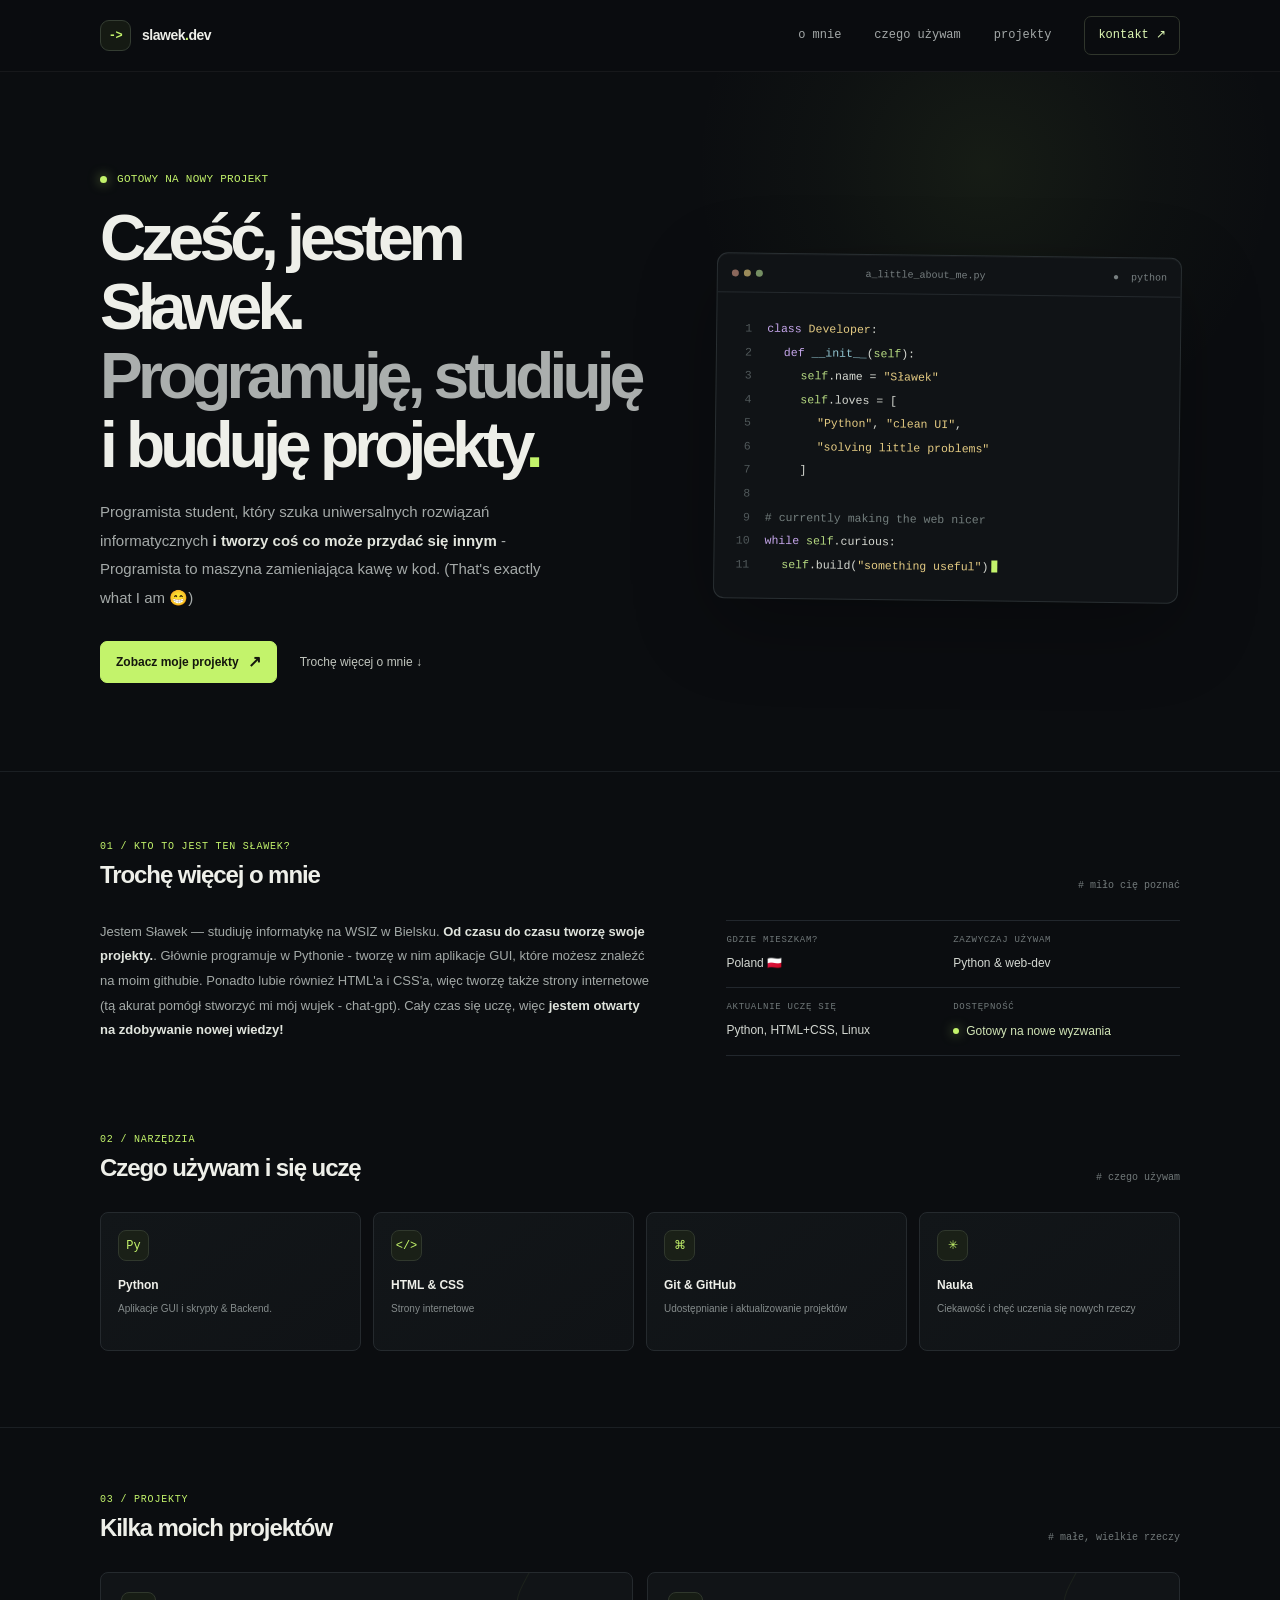
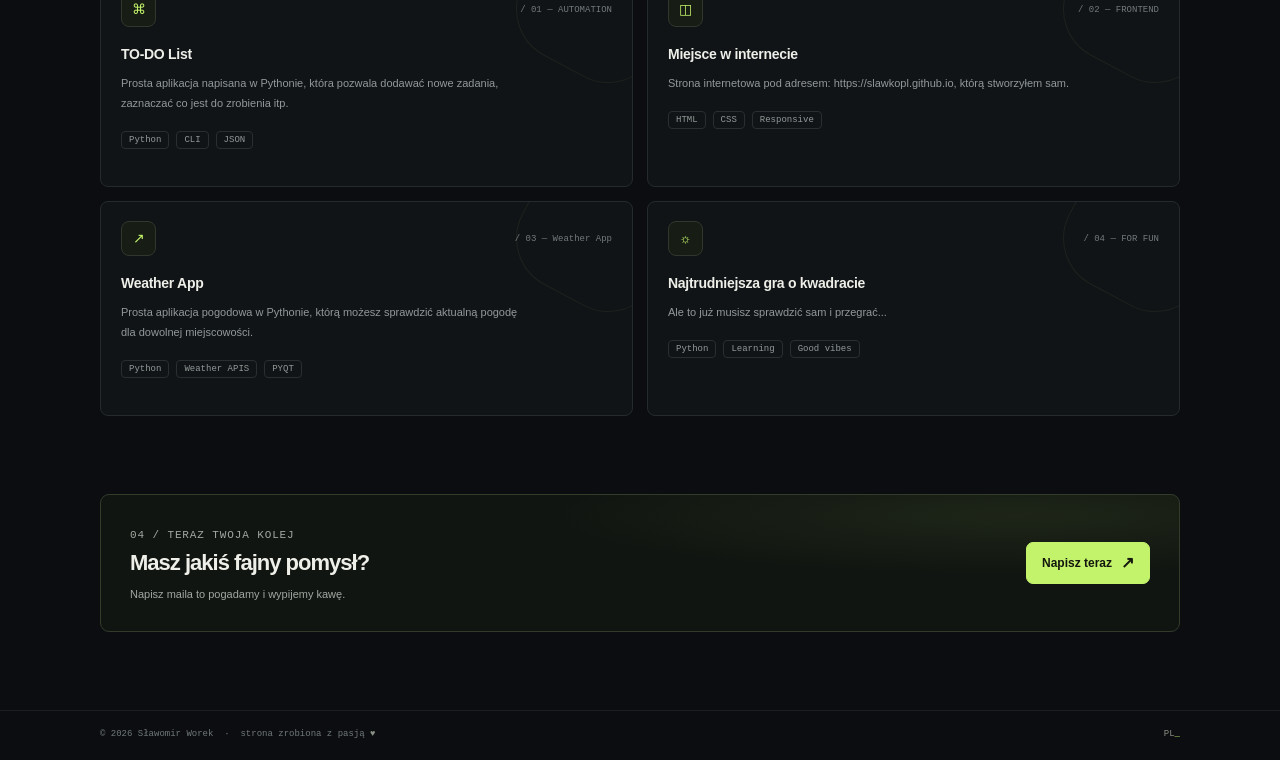
==== commit 9586cc03: "added some changes" ====
--- a/index.html
+++ b/index.html
@@ -235,7 +235,7 @@
           <div class="code-content" aria-hidden="true">
             <div class="code-line"><span class="line-no">1</span><span class="code"><span class="c-purple">class</span> <span class="c-yellow">Developer</span>:</span></div>
             <div class="code-line"><span class="line-no">2</span><span class="code indent"><span class="c-purple">def</span> <span class="c-blue">__init__</span>(<span class="c-green">self</span>):</span></div>
-            <div class="code-line"><span class="line-no">3</span><span class="code indent" style="padding-left:34px"><span class="c-green">self</span>.name = <span class="c-yellow">"Alex Morgan"</span></span></div>
+            <div class="code-line"><span class="line-no">3</span><span class="code indent" style="padding-left:34px"><span class="c-green">self</span>.name = <span class="c-yellow">"Sławek"</span></span></div>
             <div class="code-line"><span class="line-no">4</span><span class="code indent" style="padding-left:34px"><span class="c-green">self</span>.loves = [</span></div>
             <div class="code-line"><span class="line-no">5</span><span class="code indent" style="padding-left:51px"><span class="c-yellow">"Python"</span>, <span class="c-yellow">"clean UI"</span>,</span></div>
             <div class="code-line"><span class="line-no">6</span><span class="code indent" style="padding-left:51px"><span class="c-yellow">"solving little problems"</span></span></div>
